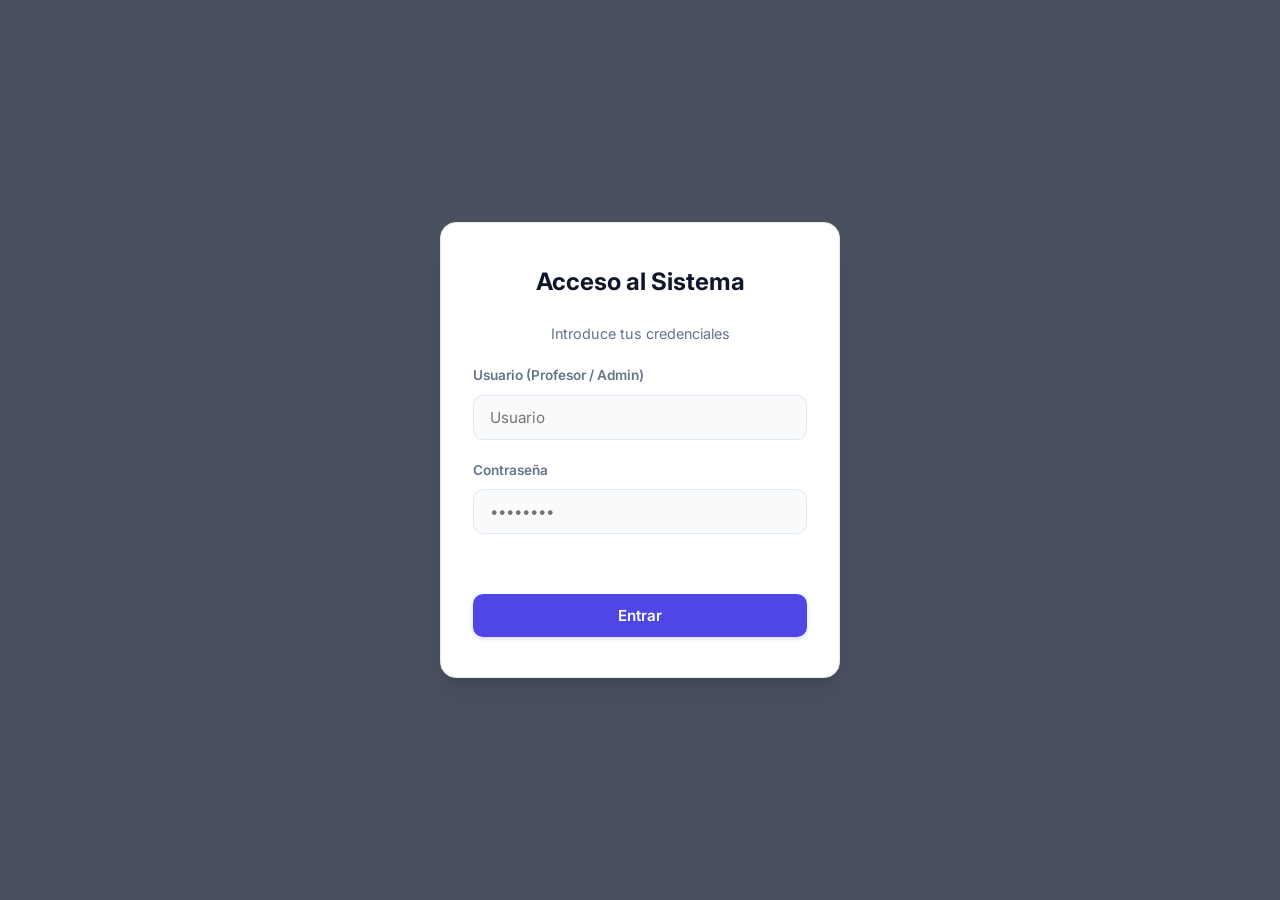
==== index.html @ fbc3fcf6 "first commit" ====
<!DOCTYPE html>
<html lang="es">
<head>
    <meta charset="UTF-8">
    <meta name="viewport" content="width=device-width, initial-scale=1.0">
    <title>Organizador Dinámico - Sistema de 4 Colores</title>
    <link rel="stylesheet" href="styles.css">
</head>
<body>

    <!-- Ventana de Inicio de Sesión -->
    <div id="loginOverlay">
        <div class="login-card">
            <h2>Acceso al Sistema</h2>
            <p style="text-align: center; color: var(--text-muted); font-size: 0.9rem;">Introduce tus credenciales</p>
            <div class="input-group">
                <label for="loginUser">Usuario (Profesor / Admin)</label>
                <input type="text" id="loginUser" autocomplete="off" placeholder="Usuario">
            </div>
            <div class="input-group">
                <label for="loginPass">Contraseña</label>
                <input type="password" id="loginPass" placeholder="••••••••">
            </div>
            <div id="loginError" class="login-error"></div>
            <button id="btnLogin" style="width: 100%;">Entrar</button>
        </div>
    </div>

    <div class="container" id="mainContainer">
        <h1>Organizador de Grupos</h1>
        <p class="subtitle">Sistema matemático de 4 roles sin colisiones</p>

        <!-- Selector de Grupos (Se oculta si es Admin) -->
        <div class="controls-card" id="controlsCardGrupo" style="background-color: #f8fafc; border: 1px solid #cbd5e1;">
            <h3 style="margin: 0 0 0.5rem 0;">Módulo de Profesor: <span id="nombreProfeUI" style="color: var(--primary);"></span></h3>
            <div class="input-group">
                <label for="grupoSelect">Selecciona tu grupo a organizar:</label>
                <select id="grupoSelect">
                    <option value="">Cargando grupos...</option>
                </select>
            </div>
        </div>

        <!-- Panel de control de alumnos -->
        <div class="controls-card" id="panelAlumnos" style="display: none;">
            <h3 style="margin-bottom: 0.2rem;">1. Lista de Alumnos Presentes</h3>
            
            <!-- Panel normal para profesores -->
            <div id="controlesProfesor" class="selector-row">
                <select id="alumnoSelect">
                    <option value="">Selecciona un alumno...</option>
                </select>
                <button id="btnAgregarAlumno">Añadir</button>
                <button id="btnAgregarTodos" class="btn-secondary">Añadir Todos (Aleatorio)</button>
            </div>

            <!-- Panel especial simplificado para Admin -->
            <div id="controlesAdmin" class="selector-row" style="display: none; align-items: flex-end;">
                <div class="input-group" style="flex: 1; max-width: 250px;">
                    <label for="adminInputNum">Cantidad total de alumnos:</label>
                    <input type="number" id="adminInputNum" min="4" placeholder="Ej. 12" style="width: 100%;">
                </div>
                <button id="btnGenerarAdmin">Generar Alumnos</button>
            </div>
            
            <div class="chips-container" id="alumnosSeleccionadosContenedor"></div>

            <div class="action-row">
                <div>Total seleccionados: <strong id="contadorAlumnos">0</strong> (Mínimo 4)</div>
                <button id="btnCalcular" disabled>Confirmar y Calcular Mesas</button>
            </div>
        </div>

        <!-- Secciones de resultados -->
        <div id="sectionPreTask" class="section-container">
            <h2>2. Pre-Task (Interacción 1)</h2>
            <div class="info-box">
                <strong>¿Qué hacemos aquí?</strong> Se asigna el rol a cada estudiante y se reúnen por equipos con su mismo rol para una primera charla de preparación. Esto corresponde a la <strong>Interacción 1</strong>.
            </div>
            <div class="grid-stats">
                <div class="stat-card color-R"><div class="stat-label">🔴 Rol Rojo</div><div class="stat-number" id="countR">0</div><div class="names-list" id="namesListR"></div></div>
                <div class="stat-card color-A"><div class="stat-label">🟡 Rol Amarillo</div><div class="stat-number" id="countA">0</div><div class="names-list" id="namesListA"></div></div>
                <div class="stat-card color-Z"><div class="stat-label">🔵 Rol Azul</div><div class="stat-number" id="countZ">0</div><div class="names-list" id="namesListZ"></div></div>
                <div class="stat-card color-V"><div class="stat-label">🟢 Rol Verde</div><div class="stat-number" id="countV">0</div><div class="names-list" id="namesListV"></div></div>
            </div>
        </div>

        <div id="sectionSimulation" class="section-container">
            <h2>3. Simulation</h2>
            <div class="info-box">
                <strong>¿Qué hacemos aquí?</strong> Los alumnos se distribuyen en mesas mixtas. Aquí se desarrollan la <strong>Interacción 2</strong> y la <strong>Interacción 3</strong>.
            </div>
            <div class="simulation-block" id="blockInteraccion2">
                <div class="sub-section-title">🔄 Interacción 2 (Primera Ronda)</div>
                <p style="font-size: 0.88rem; color: var(--text-muted); margin-bottom: 1rem;">Hablan en parejas base: (Rol Rojo con Rol Azul) y (Rol Amarillo con Rol Verde). Si hay alumnos extras, se integran a una pareja para formar un trío equilibrado.</p>
                <div id="mesasInteraccion2" class="grid-tables"></div>
                <button id="btnInteraccion3">Avanzar a Interacción 3 🔄</button>
            </div>
            <div class="simulation-block" id="blockInteraccion3" style="display: none; border-top: 2px dashed var(--border-color); padding-top: 1.5rem;">
                <div class="sub-section-title">🔄 Interacción 3 (Segunda Ronda / Rotación)</div>
                <p style="font-size: 0.88rem; color: var(--text-muted); margin-bottom: 1rem;">¡Cambio de mesa y de parejas! Ahora se emparejan (Rol Rojo con Rol Amarillo) y (Rol Azul con Rol Verde). Los alumnos extra se mueven a una nueva mesa para conversar con personas distintas sin repetir con su propio rol.</p>
                <div id="mesasInteraccion3" class="grid-tables"></div>
            </div>
        </div>

        <div id="sectionPostTask" class="section-container">
            <h2>4. Post-Task (Interacción 4)</h2>
            <div class="info-box">
                <strong>¿Qué hacemos aquí?</strong> Todos regresan con sus equipos originales de color y rol para poner en común y cerrar la actividad. <strong>Interacción 4</strong>.
            </div>
            <div class="grid-stats">
                <div class="stat-card color-R"><div class="stat-label">🔴 Rol Rojo</div><div class="stat-number" id="postCountR">0</div><div class="names-list" id="postNamesListR"></div></div>
                <div class="stat-card color-A"><div class="stat-label">🟡 Rol Amarillo</div><div class="stat-number" id="postCountA">0</div><div class="names-list" id="postNamesListA"></div></div>
                <div class="stat-card color-Z"><div class="stat-label">🔵 Rol Azul</div><div class="stat-number" id="postCountZ">0</div><div class="names-list" id="postNamesListZ"></div></div>
                <div class="stat-card color-V"><div class="stat-label">🟢 Rol Verde</div><div class="stat-number" id="postCountV">0</div><div class="names-list" id="postNamesListV"></div></div>
            </div>
        </div>
    </div>

    <script src="datos.js"></script>
    <script src="app.js"></script>
</body>
</html>
---- styles.css ----
@import url('https://fonts.googleapis.com/css2?family=Inter:wght@400;500;600;700;800&display=swap');

:root {
    --bg-page: #f8fafc;
    --card-bg: #ffffff;
    --text-main: #0f172a;
    --text-muted: #64748b;
    --border-color: #e2e8f0;
    --primary: #4f46e5;
    --primary-hover: #4338ca;
    
    /* Colores pasteles elegantes para los roles */
    --rojo-bg: #fef2f2; --rojo-text: #991b1b; --rojo-border: #fca5a5;
    --amar-bg: #fefce8; --amar-text: #854d0e; --amar-border: #fde047;
    --azul-bg: #eff6ff; --azul-text: #1e40af; --azul-border: #93c5fd;
    --verd-bg: #f0fdf4; --verd-text: #166534; --verd-border: #86efac;
}

* { 
    box-sizing: border-box; 
    margin: 0; 
    padding: 0; 
    font-family: 'Inter', system-ui, -apple-system, sans-serif; 
}

body { 
    background-color: var(--bg-page); 
    color: var(--text-main); 
    line-height: 1.6; 
    padding: 2.5rem 1rem; 
}

.container { 
    max-width: 1200px; 
    margin: 0 auto; 
    display: none; 
}

/* Pantalla de Inicio de Sesión (Modal moderno) */
#loginOverlay {
    position: fixed;
    top: 0; left: 0; width: 100%; height: 100%;
    background: rgba(15, 23, 42, 0.75);
    backdrop-filter: blur(8px);
    display: flex;
    justify-content: center;
    align-items: center;
    z-index: 9999;
    padding: 1rem;
}

.login-card {
    background: white;
    padding: 2.5rem 2rem;
    border-radius: 16px;
    width: 100%;
    max-width: 400px;
    box-shadow: 0 20px 25px -5px rgba(0, 0, 0, 0.1), 0 10px 10px -5px rgba(0, 0, 0, 0.04);
    display: flex;
    flex-direction: column;
    gap: 1.25rem;
    border: 1px solid var(--border-color);
}

.login-card h2 { 
    text-align: center; 
    font-size: 1.5rem;
    font-weight: 700;
    color: var(--text-main);
    border: none; 
    padding: 0;
    margin: 0;
}

.input-group { 
    display: flex; 
    flex-direction: column; 
    gap: 0.5rem; 
}

.input-group label { 
    font-size: 0.85rem; 
    font-weight: 600; 
    color: var(--text-muted); 
}

.input-group input, select {
    padding: 0.75rem 1rem;
    border: 1px solid var(--border-color);
    border-radius: 10px;
    font-size: 0.95rem;
    outline: none;
    transition: all 0.2s ease;
    background-color: #f8fafc;
}

.input-group input:focus, select:focus { 
    border-color: var(--primary); 
    background-color: #fff;
    box-shadow: 0 0 0 3px rgba(79, 70, 229, 0.1);
}

.login-error { 
    color: #dc2626; 
    font-size: 0.85rem; 
    text-align: center; 
    min-height: 1.2rem; 
    font-weight: 500;
}

/* Encabezados principales */
h1 { 
    font-size: 2.25rem; 
    font-weight: 800; 
    text-align: center; 
    margin-bottom: 0.25rem; 
    color: var(--text-main); 
    letter-spacing: -0.025em;
}

p.subtitle { 
    text-align: center; 
    color: var(--text-muted); 
    margin-bottom: 2.5rem; 
    font-size: 1rem;
}

h2 { 
    font-size: 1.35rem; 
    font-weight: 700; 
    margin-bottom: 1.25rem; 
    padding-bottom: 0.5rem; 
    border-bottom: 2px solid var(--border-color); 
    color: var(--text-main);
}

h3 { 
    font-size: 1rem; 
    font-weight: 600; 
    margin-bottom: 0.75rem; 
    color: var(--text-main); 
}

/* Tarjetas de Control */
.controls-card { 
    background: var(--card-bg); 
    padding: 1.75rem; 
    border-radius: 16px; 
    box-shadow: 0 4px 6px -1px rgba(0, 0, 0, 0.05), 0 2px 4px -1px rgba(0, 0, 0, 0.03); 
    margin-bottom: 2rem; 
    display: flex; 
    flex-direction: column; 
    gap: 1.25rem; 
    border: 1px solid var(--border-color);
}

.selector-row { 
    display: flex; 
    gap: 0.75rem; 
    flex-wrap: wrap; 
    align-items: center; 
}

button { 
    padding: 0.75rem 1.5rem; 
    background-color: var(--primary); 
    color: white; 
    border: none; 
    border-radius: 10px; 
    font-size: 0.95rem; 
    font-weight: 600; 
    cursor: pointer; 
    transition: all 0.2s ease; 
    box-shadow: 0 2px 4px rgba(79, 70, 229, 0.2);
}

button:hover { 
    background-color: var(--primary-hover); 
    transform: translateY(-1px);
}

button:active { 
    transform: translateY(0); 
}

button:disabled { 
    background-color: #cbd5e1; 
    cursor: not-allowed; 
    transform: none; 
    box-shadow: none;
}

.btn-secondary { 
    background-color: #f1f5f9; 
    color: #475569; 
    border: 1px solid #cbd5e1; 
    box-shadow: none;
}

.btn-secondary:hover { 
    background-color: #e2e8f0; 
    color: #1e293b;
}

/* Contenedor de fichas (Chips) */
.chips-container { 
    display: flex; 
    flex-wrap: wrap; 
    gap: 0.6rem; 
    min-height: 60px; 
    padding: 1.25rem; 
    background: #f8fafc; 
    border: 1px dashed #cbd5e1; 
    border-radius: 12px; 
}

.chip { 
    background: #e0e7ff; 
    color: #3730a3; 
    padding: 0.45rem 0.9rem; 
    border-radius: 999px; 
    font-size: 0.88rem; 
    font-weight: 500; 
    display: flex; 
    align-items: center; 
    gap: 0.5rem; 
    box-shadow: 0 1px 2px rgba(0,0,0,0.05);
}

.chip-remove { 
    cursor: pointer; 
    font-weight: bold; 
    color: #4f46e5; 
    background: none; 
    border: none; 
    padding: 0; 
    display: inline-flex; 
    width: 18px; 
    height: 18px; 
    align-items: center; 
    justify-content: center; 
    border-radius: 50%; 
    transition: background 0.2s;
}

.chip-remove:hover { 
    background: #c7d2fe; 
}

.action-row { 
    display: flex; 
    justify-content: space-between; 
    align-items: center; 
    margin-top: 0.5rem; 
    padding-top: 1.25rem; 
    border-top: 1px solid var(--border-color); 
    flex-wrap: wrap; 
    gap: 1rem;
}

#btnInteraccion3 { 
    background-color: #0f172a; 
    margin-top: 1.5rem; 
    width: 100%; 
    font-size: 1.05rem; 
    padding: 1rem; 
}

#btnInteraccion3:hover { 
    background-color: #1e293b; 
}

/* Grillas y Tarjetas de Estadísticas */
.grid-stats { 
    display: grid; 
    grid-template-columns: repeat(auto-fit, minmax(220px, 1fr)); 
    gap: 1.25rem; 
    margin-bottom: 2.5rem; 
}

.grid-tables { 
    display: grid; 
    grid-template-columns: repeat(auto-fit, minmax(340px, 1fr)); 
    gap: 1.5rem; 
}

.stat-card { 
    background: var(--card-bg); 
    padding: 1.5rem; 
    border-radius: 16px; 
    box-shadow: 0 4px 6px -1px rgba(0, 0, 0, 0.05); 
    text-align: center; 
    border: 1px solid var(--border-color); 
}

.stat-number { 
    font-size: 2.75rem; 
    font-weight: 800; 
    margin: 0.5rem 0; 
    line-height: 1; 
}

.stat-label { 
    font-size: 0.85rem; 
    font-weight: 700; 
    text-transform: uppercase; 
    letter-spacing: 0.05em; 
}

.names-list { 
    font-size: 0.88rem; 
    margin-top: 1rem; 
    text-align: left; 
    padding-top: 0.85rem; 
    border-top: 1px solid rgba(0,0,0,0.06); 
    display: flex; 
    flex-direction: column; 
    gap: 0.35rem; 
}

.names-list span { 
    font-weight: 500; 
    opacity: 0.95; 
}

/* Tarjetas de Mesas */
.table-card { 
    background: var(--card-bg); 
    padding: 1.75rem; 
    border-radius: 16px; 
    box-shadow: 0 10px 15px -3px rgba(0, 0, 0, 0.05), 0 4px 6px -4px rgba(0, 0, 0, 0.02); 
    border-top: 6px solid var(--border-color); 
    display: flex; 
    flex-direction: column; 
    gap: 1.25rem; 
    border-left: 1px solid var(--border-color);
    border-right: 1px solid var(--border-color);
    border-bottom: 1px solid var(--border-color);
}

.simulation-block { 
    margin-top: 2rem; 
}

.sub-section-title { 
    font-size: 1.15rem; 
    font-weight: 700; 
    color: var(--text-main); 
    margin-bottom: 0.75rem; 
    display: flex; 
    align-items: center; 
    gap: 0.5rem; 
}

.group-box { 
    background: #f8fafc; 
    padding: 1.1rem; 
    border-radius: 12px; 
    border: 1px solid #e2e8f0; 
}

.group-title { 
    font-size: 0.78rem; 
    font-weight: 700; 
    color: var(--text-muted); 
    text-transform: uppercase; 
    margin-bottom: 0.6rem; 
    letter-spacing: 0.05em;
}

.badge-container { 
    display: flex; 
    flex-direction: column; 
    gap: 0.6rem; 
}

.badge { 
    display: inline-flex; 
    align-items: center; 
    gap: 0.6rem; 
    padding: 0.6rem 0.9rem; 
    border-radius: 10px; 
    font-size: 0.92rem; 
    font-weight: 600; 
    border: 1px solid transparent; 
    width: 100%; 
    box-shadow: 0 1px 2px rgba(0,0,0,0.02); 
}

.badge.extra { 
    box-shadow: 0 0 0 2px #0f172a; 
    position: relative; 
}

.badge.extra::after { 
    content: '★'; 
    position: absolute; 
    top: -6px; 
    right: -6px; 
    background: #0f172a; 
    color: white; 
    font-size: 0.6rem; 
    width: 16px; 
    height: 16px; 
    display: flex; 
    align-items: center; 
    justify-content: center; 
    border-radius: 50%; 
}

/* Colores de los roles */
.color-R { background: var(--rojo-bg); color: var(--rojo-text); border-color: var(--rojo-border); }
.color-A { background: var(--amar-bg); color: var(--amar-text); border-color: var(--amar-border); }
.color-Z { background: var(--azul-bg); color: var(--azul-text); border-color: var(--azul-border); }
.color-V { background: var(--verd-bg); color: var(--verd-text); border-color: var(--verd-border); }

.section-container { 
    margin-bottom: 3.5rem; 
    display: none; 
    animation: fadeIn 0.4s cubic-bezier(0.16, 1, 0.3, 1); 
}

@keyframes fadeIn { 
    from { opacity: 0; transform: translateY(12px); } 
    to { opacity: 1; transform: translateY(0); } 
}

.info-box { 
    background: #eff6ff; 
    color: #1e40af; 
    padding: 1.1rem 1.25rem; 
    border-radius: 12px; 
    border-left: 4px solid #3b82f6; 
    margin-bottom: 1.5rem; 
    font-size: 0.92rem; 
    border-top: 1px solid #dbeafe;
    border-right: 1px solid #dbeafe;
    border-bottom: 1px solid #dbeafe;
}
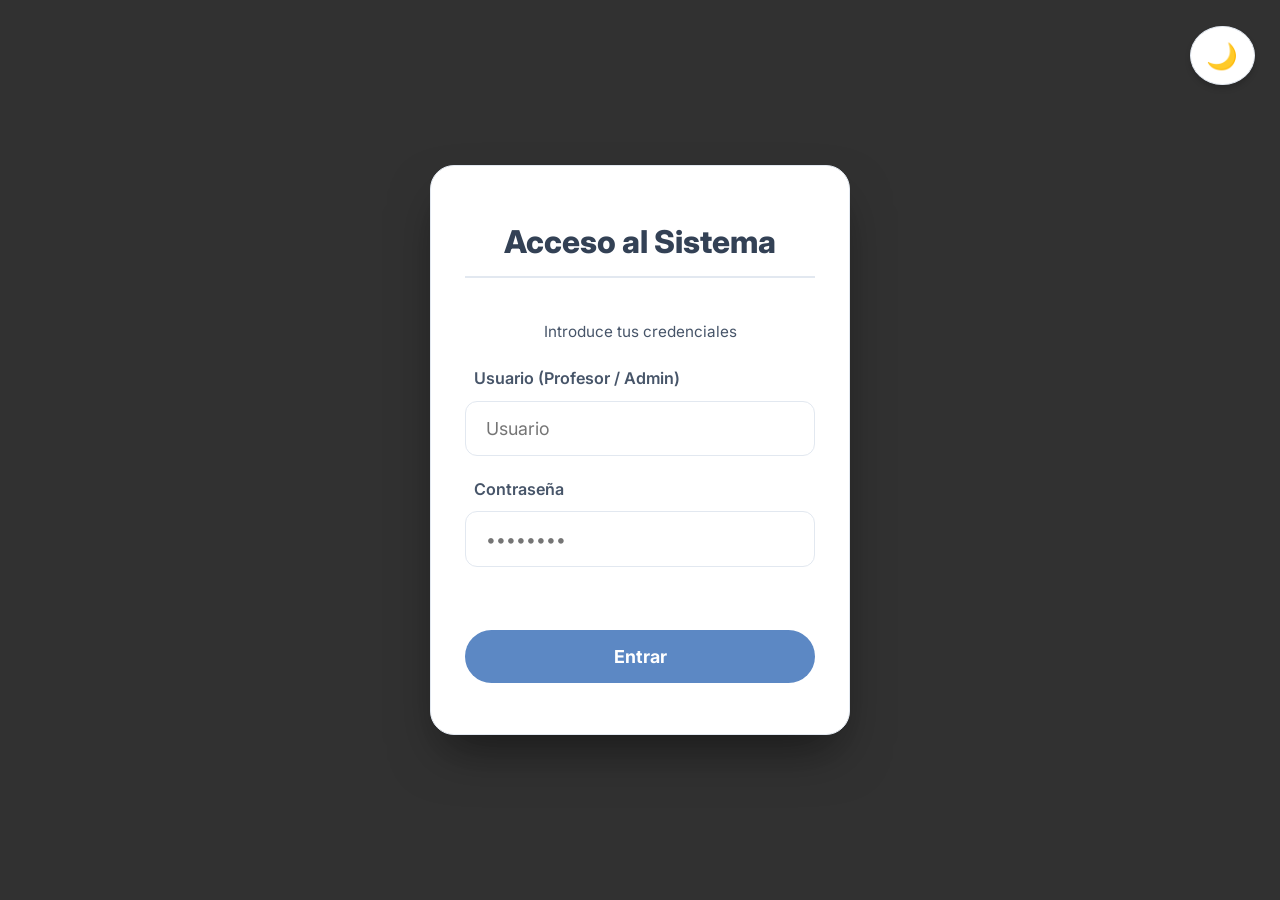
==== commit 0ee0811f: "Actualización 28 Septiembre" ====
--- a/index.html
+++ b/index.html
@@ -7,6 +7,9 @@
     <link rel="stylesheet" href="styles.css">
 </head>
 <body>
+
+    <!-- Botón flotante para Modo Nocturno -->
+    <button id="themeToggle" class="theme-toggle" title="Cambiar tema">🌙</button>
 
     <!-- Ventana de Inicio de Sesión -->
     <div id="loginOverlay">
@@ -30,8 +33,8 @@
         <h1>Organizador de Grupos</h1>
         <p class="subtitle">Sistema matemático de 4 roles sin colisiones</p>
 
-        <!-- Selector de Grupos (Se oculta si es Admin) -->
-        <div class="controls-card" id="controlsCardGrupo" style="background-color: #f8fafc; border: 1px solid #cbd5e1;">
+        <!-- Selector de Grupos -->
+        <div class="controls-card" id="controlsCardGrupo" style="background-color: var(--group-box-bg);">
             <h3 style="margin: 0 0 0.5rem 0;">Módulo de Profesor: <span id="nombreProfeUI" style="color: var(--primary);"></span></h3>
             <div class="input-group">
                 <label for="grupoSelect">Selecciona tu grupo a organizar:</label>
--- a/styles.css
+++ b/styles.css
@@ -1,439 +1,233 @@
 @import url('https://fonts.googleapis.com/css2?family=Inter:wght@400;500;600;700;800&display=swap');
 
+/* --- CONFIGURACIÓN BASE DE TIPOGRAFÍA MÁS GRANDE --- */
+html {
+    font-size: 17px; 
+}
+
+/* --- PALETA DE COLORES (MODO CLARO - ALTO CONTRASTE) --- */
 :root {
-    --bg-page: #f8fafc;
+    --bg-page: #f6f6f4; 
     --card-bg: #ffffff;
-    --text-main: #0f172a;
-    --text-muted: #64748b;
+    --card-header-bg: #fafafa;
+    --text-main: #334155;
+    --text-muted: #475569; 
     --border-color: #e2e8f0;
-    --primary: #4f46e5;
-    --primary-hover: #4338ca;
-    
-    /* Colores pasteles elegantes para los roles */
-    --rojo-bg: #fef2f2; --rojo-text: #991b1b; --rojo-border: #fca5a5;
-    --amar-bg: #fefce8; --amar-text: #854d0e; --amar-border: #fde047;
-    --azul-bg: #eff6ff; --azul-text: #1e40af; --azul-border: #93c5fd;
-    --verd-bg: #f0fdf4; --verd-text: #166534; --verd-border: #86efac;
-}
-
-* { 
-    box-sizing: border-box; 
-    margin: 0; 
-    padding: 0; 
-    font-family: 'Inter', system-ui, -apple-system, sans-serif; 
-}
-
-body { 
-    background-color: var(--bg-page); 
-    color: var(--text-main); 
-    line-height: 1.6; 
-    padding: 2.5rem 1rem; 
-}
-
-.container { 
-    max-width: 1200px; 
-    margin: 0 auto; 
-    display: none; 
-}
-
-/* Pantalla de Inicio de Sesión (Modal moderno) */
+    
+    /* Botones principales - Azul mate/menos vibrante */
+    --primary: #5c88c4; 
+    --primary-hover: #4971a8;
+    --btn-text: #ffffff;
+    
+    --input-bg: #ffffff;
+    --group-box-bg: #f8fafc;
+    
+    /* Fichas de alumnos - Transparencia suave y texto oscuro para contraste perfecto */
+    --chip-bg: rgba(92, 136, 196, 0.25);
+    --chip-text: #1e3a8a; /* Azul marino intenso */
+    --chip-hover: rgba(92, 136, 196, 0.4);
+    
+    /* Cajas de información */
+    --info-bg: #eff6ff;
+    --info-text: #1e40af; 
+    --info-border: #bfdbfe;
+
+    --rojo-bg: #fff0f0; --rojo-text: #d32f2f; --rojo-border: #ffcdd2;
+    --amar-bg: #fff9e6; --amar-text: #d48806; --amar-border: #ffe082;
+    --azul-bg: #eef6fc; --azul-text: #1976d2; --azul-border: #bbdefb;
+    --verd-bg: #f0f9f0; --verd-text: #2e7d32; --verd-border: #c8e6c9;
+}
+
+/* --- PALETA DE COLORES (MODO NOCTURNO - ESTILO YOUTUBE) --- */
+[data-theme="dark"] {
+    --bg-page: #0f0f0f; 
+    --card-bg: #212121; 
+    --card-header-bg: #0f0f0f;
+    --text-main: #f1f1f1; 
+    --text-muted: #aaaaaa; 
+    --border-color: #303030; 
+    
+    /* Azul apagado para no cansar la vista en modo oscuro */
+    --primary: #5c9bc4; 
+    --primary-hover: #7bb5db;
+    --btn-text: #0f0f0f; 
+    
+    --input-bg: #121212;
+    --group-box-bg: #272727; 
+    
+    /* Fichas de alumnos (estilo etiquetas) */
+    --chip-bg: rgba(92, 155, 196, 0.15);
+    --chip-text: #e0f0ff;
+    --chip-hover: rgba(92, 155, 196, 0.25);
+    
+    --info-bg: #212121;
+    --info-text: #5c9bc4;
+    --info-border: #303030;
+
+    --rojo-bg: #2c1716; --rojo-text: #ff8983; --rojo-border: #4d2321;
+    --amar-bg: #2c2516; --amar-text: #f7cb4d; --amar-border: #4d3e21;
+    --azul-bg: #16242c; --azul-text: #5c9bc4; --azul-border: #213c4d;
+    --verd-bg: #162c1e; --verd-text: #61b376; --verd-border: #214d2f;
+}
+
+* { box-sizing: border-box; margin: 0; padding: 0; font-family: 'Inter', system-ui, sans-serif; }
+
+body { background-color: var(--bg-page); color: var(--text-main); line-height: 1.6; padding: 2.5rem 1rem; transition: background-color 0.3s ease, color 0.3s ease; }
+.container { max-width: 1200px; margin: 0 auto; display: none; }
+
+/* Botón Flotante de Tema */
+.theme-toggle {
+    position: fixed; top: 1.5rem; right: 1.5rem; background: var(--card-bg); color: var(--text-main);
+    border: 1px solid var(--border-color); border-radius: 50%; width: 3.5rem; height: 3.5rem;
+    font-size: 1.5rem; cursor: pointer; z-index: 10000; display: flex; align-items: center;
+    justify-content: center; box-shadow: 0 4px 6px -1px rgba(0, 0, 0, 0.2); transition: all 0.3s cubic-bezier(0.4, 0, 0.2, 1);
+}
+.theme-toggle:hover { transform: scale(1.1) rotate(15deg); border-color: var(--primary); }
+
+/* Pantalla de Inicio de Sesión */
 #loginOverlay {
-    position: fixed;
-    top: 0; left: 0; width: 100%; height: 100%;
-    background: rgba(15, 23, 42, 0.75);
-    backdrop-filter: blur(8px);
-    display: flex;
-    justify-content: center;
-    align-items: center;
-    z-index: 9999;
-    padding: 1rem;
-}
-
+    position: fixed; top: 0; left: 0; width: 100%; height: 100%;
+    background: rgba(15, 15, 15, 0.85); backdrop-filter: blur(8px);
+    display: flex; justify-content: center; align-items: center; z-index: 9999; padding: 1rem;
+}
 .login-card {
-    background: white;
-    padding: 2.5rem 2rem;
-    border-radius: 16px;
-    width: 100%;
-    max-width: 400px;
-    box-shadow: 0 20px 25px -5px rgba(0, 0, 0, 0.1), 0 10px 10px -5px rgba(0, 0, 0, 0.04);
-    display: flex;
-    flex-direction: column;
-    gap: 1.25rem;
+    background: var(--card-bg); padding: 3rem 2rem; border-radius: 24px;
+    width: 100%; max-width: 420px; box-shadow: 0 25px 50px -12px rgba(0, 0, 0, 0.5);
+    display: flex; flex-direction: column; gap: 1.25rem; border: 1px solid var(--border-color);
+}
+.login-card h2 { text-align: center; font-size: 1.85rem; font-weight: 800; color: var(--text-main); }
+.input-group { display: flex; flex-direction: column; gap: 0.5rem; }
+.input-group label { font-size: 0.95rem; font-weight: 600; color: var(--text-muted); padding-left: 0.5rem; }
+.input-group input, select {
+    padding: 0.95rem 1.2rem; border: 1px solid var(--border-color);
+    border-radius: 12px; font-size: 1.05rem; outline: none;
+    transition: all 0.2s ease; background-color: var(--input-bg); color: var(--text-main);
+}
+.input-group input:focus, select:focus { border-color: var(--primary); box-shadow: 0 0 0 2px rgba(92, 136, 196, 0.3); }
+.login-error { color: #ff4e45; font-size: 0.95rem; text-align: center; min-height: 1.2rem; font-weight: 600; }
+
+/* Encabezados y Textos */
+h1 { font-size: 2.35rem; font-weight: 800; text-align: center; margin-bottom: 0.25rem; letter-spacing: -0.025em; }
+p.subtitle { text-align: center; color: var(--text-muted); margin-bottom: 2.5rem; font-size: 1.05rem; }
+h2 { font-size: 1.45rem; font-weight: 800; margin-bottom: 1.25rem; padding-bottom: 0.5rem; border-bottom: 2px solid var(--border-color); color: var(--text-main); }
+h3 { font-size: 1.1rem; font-weight: 700; margin-bottom: 0.75rem; color: var(--text-main); }
+
+/* Controles de Alumnos */
+.controls-card { 
+    background: var(--card-bg); padding: 1.75rem; border-radius: 20px; 
+    box-shadow: 0 4px 6px -1px rgba(0, 0, 0, 0.1); margin-bottom: 2rem; 
+    display: flex; flex-direction: column; gap: 1.25rem; border: 1px solid var(--border-color);
+}
+.selector-row { display: flex; gap: 0.75rem; flex-wrap: wrap; align-items: center; }
+
+button { 
+    padding: 0.95rem 1.85rem; background-color: var(--primary); color: var(--btn-text); 
+    border: none; border-radius: 999px;
+    font-size: 1.05rem; font-weight: 700; cursor: pointer; 
+    transition: all 0.2s ease; 
+}
+button:hover { background-color: var(--primary-hover); transform: translateY(-2px); box-shadow: 0 4px 12px rgba(0,0,0,0.1); }
+button:active { transform: translateY(0); }
+button:disabled { background-color: var(--border-color); color: var(--text-muted); cursor: not-allowed; transform: none; box-shadow: none; }
+
+.btn-secondary { background-color: var(--group-box-bg); color: var(--text-main); border: 1px solid var(--border-color); }
+.btn-secondary:hover { background-color: var(--border-color); }
+
+.chips-container { 
+    display: flex; flex-wrap: wrap; gap: 0.75rem; min-height: 70px; padding: 1.25rem; 
+    background: var(--bg-page); border: 1px dashed var(--border-color); border-radius: 16px; 
+}
+
+/* Fichas de alumnos */
+.chip { 
+    background: var(--chip-bg); color: var(--chip-text); padding: 0.55rem 1.1rem; border-radius: 999px; 
+    font-size: 1rem; font-weight: 600; display: flex; align-items: center; gap: 0.6rem; 
+    border: 1px solid rgba(0,0,0,0.05); backdrop-filter: blur(4px);
+}
+.chip-remove { 
+    cursor: pointer; font-weight: bold; color: var(--chip-text); background: none; border: none; 
+    padding: 0; width: 22px; height: 22px; display: inline-flex; align-items: center; 
+    justify-content: center; border-radius: 50%; transition: all 0.2s; box-shadow: none; opacity: 0.7;
+}
+.chip-remove:hover { opacity: 1; background: rgba(0, 0, 0, 0.08); transform: none; }
+
+.action-row { 
+    display: flex; justify-content: space-between; align-items: center; 
+    padding-top: 1.25rem; border-top: 1px solid var(--border-color); flex-wrap: wrap; gap: 1rem;
+    font-size: 1.05rem; font-weight: 500;
+}
+
+#btnInteraccion3 { margin-top: 1.5rem; width: 100%; font-size: 1.15rem; padding: 1.1rem; }
+
+/* --- GRILLAS DE RESULTADOS --- */
+.grid-stats { display: grid; grid-template-columns: repeat(auto-fit, minmax(220px, 1fr)); gap: 1.25rem; margin-bottom: 2.5rem; }
+.grid-tables { display: grid; grid-template-columns: repeat(auto-fit, minmax(340px, 1fr)); gap: 2rem; }
+
+/* Tarjetas de Estadísticas (Roles) */
+.stat-card { 
+    background: var(--card-bg); padding: 1.75rem 1.5rem; border-radius: 20px; 
+    box-shadow: 0 4px 6px -1px rgba(0, 0, 0, 0.05); text-align: center; 
     border: 1px solid var(--border-color);
-}
-
-.login-card h2 { 
-    text-align: center; 
-    font-size: 1.5rem;
-    font-weight: 700;
-    color: var(--text-main);
-    border: none; 
-    padding: 0;
-    margin: 0;
-}
-
-.input-group { 
-    display: flex; 
-    flex-direction: column; 
-    gap: 0.5rem; 
-}
-
-.input-group label { 
-    font-size: 0.85rem; 
-    font-weight: 600; 
-    color: var(--text-muted); 
-}
-
-.input-group input, select {
-    padding: 0.75rem 1rem;
-    border: 1px solid var(--border-color);
-    border-radius: 10px;
-    font-size: 0.95rem;
-    outline: none;
-    transition: all 0.2s ease;
-    background-color: #f8fafc;
-}
-
-.input-group input:focus, select:focus { 
-    border-color: var(--primary); 
-    background-color: #fff;
-    box-shadow: 0 0 0 3px rgba(79, 70, 229, 0.1);
-}
-
-.login-error { 
-    color: #dc2626; 
-    font-size: 0.85rem; 
-    text-align: center; 
-    min-height: 1.2rem; 
-    font-weight: 500;
-}
-
-/* Encabezados principales */
-h1 { 
-    font-size: 2.25rem; 
-    font-weight: 800; 
-    text-align: center; 
-    margin-bottom: 0.25rem; 
-    color: var(--text-main); 
-    letter-spacing: -0.025em;
-}
-
-p.subtitle { 
-    text-align: center; 
-    color: var(--text-muted); 
-    margin-bottom: 2.5rem; 
-    font-size: 1rem;
-}
-
-h2 { 
-    font-size: 1.35rem; 
-    font-weight: 700; 
-    margin-bottom: 1.25rem; 
-    padding-bottom: 0.5rem; 
-    border-bottom: 2px solid var(--border-color); 
-    color: var(--text-main);
-}
-
-h3 { 
-    font-size: 1rem; 
-    font-weight: 600; 
-    margin-bottom: 0.75rem; 
-    color: var(--text-main); 
-}
-
-/* Tarjetas de Control */
-.controls-card { 
-    background: var(--card-bg); 
-    padding: 1.75rem; 
-    border-radius: 16px; 
-    box-shadow: 0 4px 6px -1px rgba(0, 0, 0, 0.05), 0 2px 4px -1px rgba(0, 0, 0, 0.03); 
-    margin-bottom: 2rem; 
-    display: flex; 
-    flex-direction: column; 
-    gap: 1.25rem; 
-    border: 1px solid var(--border-color);
-}
-
-.selector-row { 
-    display: flex; 
-    gap: 0.75rem; 
-    flex-wrap: wrap; 
-    align-items: center; 
-}
-
-button { 
-    padding: 0.75rem 1.5rem; 
-    background-color: var(--primary); 
-    color: white; 
-    border: none; 
-    border-radius: 10px; 
-    font-size: 0.95rem; 
-    font-weight: 600; 
-    cursor: pointer; 
-    transition: all 0.2s ease; 
-    box-shadow: 0 2px 4px rgba(79, 70, 229, 0.2);
-}
-
-button:hover { 
-    background-color: var(--primary-hover); 
-    transform: translateY(-1px);
-}
-
-button:active { 
-    transform: translateY(0); 
-}
-
-button:disabled { 
-    background-color: #cbd5e1; 
-    cursor: not-allowed; 
-    transform: none; 
-    box-shadow: none;
-}
-
-.btn-secondary { 
-    background-color: #f1f5f9; 
-    color: #475569; 
-    border: 1px solid #cbd5e1; 
-    box-shadow: none;
-}
-
-.btn-secondary:hover { 
-    background-color: #e2e8f0; 
-    color: #1e293b;
-}
-
-/* Contenedor de fichas (Chips) */
-.chips-container { 
-    display: flex; 
-    flex-wrap: wrap; 
-    gap: 0.6rem; 
-    min-height: 60px; 
-    padding: 1.25rem; 
-    background: #f8fafc; 
-    border: 1px dashed #cbd5e1; 
-    border-radius: 12px; 
-}
-
-.chip { 
-    background: #e0e7ff; 
-    color: #3730a3; 
-    padding: 0.45rem 0.9rem; 
-    border-radius: 999px; 
-    font-size: 0.88rem; 
-    font-weight: 500; 
-    display: flex; 
-    align-items: center; 
-    gap: 0.5rem; 
-    box-shadow: 0 1px 2px rgba(0,0,0,0.05);
-}
-
-.chip-remove { 
-    cursor: pointer; 
-    font-weight: bold; 
-    color: #4f46e5; 
-    background: none; 
-    border: none; 
-    padding: 0; 
-    display: inline-flex; 
-    width: 18px; 
-    height: 18px; 
-    align-items: center; 
-    justify-content: center; 
-    border-radius: 50%; 
-    transition: background 0.2s;
-}
-
-.chip-remove:hover { 
-    background: #c7d2fe; 
-}
-
-.action-row { 
-    display: flex; 
-    justify-content: space-between; 
-    align-items: center; 
-    margin-top: 0.5rem; 
-    padding-top: 1.25rem; 
-    border-top: 1px solid var(--border-color); 
-    flex-wrap: wrap; 
-    gap: 1rem;
-}
-
-#btnInteraccion3 { 
-    background-color: #0f172a; 
-    margin-top: 1.5rem; 
-    width: 100%; 
-    font-size: 1.05rem; 
-    padding: 1rem; 
-}
-
-#btnInteraccion3:hover { 
-    background-color: #1e293b; 
-}
-
-/* Grillas y Tarjetas de Estadísticas */
-.grid-stats { 
-    display: grid; 
-    grid-template-columns: repeat(auto-fit, minmax(220px, 1fr)); 
-    gap: 1.25rem; 
-    margin-bottom: 2.5rem; 
-}
-
-.grid-tables { 
-    display: grid; 
-    grid-template-columns: repeat(auto-fit, minmax(340px, 1fr)); 
-    gap: 1.5rem; 
-}
-
-.stat-card { 
-    background: var(--card-bg); 
-    padding: 1.5rem; 
-    border-radius: 16px; 
-    box-shadow: 0 4px 6px -1px rgba(0, 0, 0, 0.05); 
-    text-align: center; 
-    border: 1px solid var(--border-color); 
-}
-
-.stat-number { 
-    font-size: 2.75rem; 
-    font-weight: 800; 
-    margin: 0.5rem 0; 
-    line-height: 1; 
-}
-
-.stat-label { 
-    font-size: 0.85rem; 
-    font-weight: 700; 
-    text-transform: uppercase; 
-    letter-spacing: 0.05em; 
-}
-
+    transition: transform 0.3s ease, box-shadow 0.3s ease;
+}
+.stat-card:hover { transform: translateY(-4px); box-shadow: 0 10px 15px -3px rgba(0, 0, 0, 0.1); }
+.stat-number { font-size: 3.2rem; font-weight: 800; margin: 0.5rem 0; line-height: 1; }
+.stat-label { font-size: 0.95rem; font-weight: 800; text-transform: uppercase; letter-spacing: 0.05em; }
 .names-list { 
-    font-size: 0.88rem; 
-    margin-top: 1rem; 
-    text-align: left; 
-    padding-top: 0.85rem; 
-    border-top: 1px solid rgba(0,0,0,0.06); 
-    display: flex; 
-    flex-direction: column; 
-    gap: 0.35rem; 
-}
-
-.names-list span { 
-    font-weight: 500; 
-    opacity: 0.95; 
-}
-
-/* Tarjetas de Mesas */
+    font-size: 1rem; margin-top: 1rem; text-align: left; padding-top: 1rem; 
+    border-top: 1px solid var(--border-color); display: flex; flex-direction: column; gap: 0.4rem; 
+}
+
+/* --- TARJETAS DE MESAS --- */
 .table-card { 
-    background: var(--card-bg); 
-    padding: 1.75rem; 
-    border-radius: 16px; 
-    box-shadow: 0 10px 15px -3px rgba(0, 0, 0, 0.05), 0 4px 6px -4px rgba(0, 0, 0, 0.02); 
-    border-top: 6px solid var(--border-color); 
-    display: flex; 
-    flex-direction: column; 
-    gap: 1.25rem; 
-    border-left: 1px solid var(--border-color);
-    border-right: 1px solid var(--border-color);
-    border-bottom: 1px solid var(--border-color);
-}
-
-.simulation-block { 
-    margin-top: 2rem; 
-}
-
-.sub-section-title { 
-    font-size: 1.15rem; 
-    font-weight: 700; 
-    color: var(--text-main); 
-    margin-bottom: 0.75rem; 
-    display: flex; 
-    align-items: center; 
-    gap: 0.5rem; 
+    background: var(--card-bg); padding: 0; border-radius: 20px; 
+    box-shadow: 0 4px 6px -1px rgba(0, 0, 0, 0.05); border: 1px solid var(--border-color);
+    border-top: 4px solid var(--border-color); display: flex; flex-direction: column; 
+    overflow: hidden; transition: transform 0.3s ease, box-shadow 0.3s ease;
+}
+.table-card:hover { transform: translateY(-6px); box-shadow: 0 20px 25px -5px rgba(0, 0, 0, 0.1); }
+.table-card h3 {
+    background: var(--card-header-bg); padding: 1.25rem 1.5rem; margin: 0;
+    border-bottom: 1px solid var(--border-color); font-size: 1.2rem; color: var(--text-main);
 }
 
 .group-box { 
-    background: #f8fafc; 
-    padding: 1.1rem; 
-    border-radius: 12px; 
-    border: 1px solid #e2e8f0; 
-}
-
-.group-title { 
-    font-size: 0.78rem; 
-    font-weight: 700; 
-    color: var(--text-muted); 
-    text-transform: uppercase; 
-    margin-bottom: 0.6rem; 
-    letter-spacing: 0.05em;
-}
-
-.badge-container { 
-    display: flex; 
-    flex-direction: column; 
-    gap: 0.6rem; 
-}
-
+    margin: 1.25rem 1.5rem 0 1.5rem; background: var(--group-box-bg); padding: 1.25rem; 
+    border-radius: 12px; border: 1px solid var(--border-color); 
+}
+.group-box:last-child { margin-bottom: 1.5rem; }
+.group-title { font-size: 0.85rem; font-weight: 800; color: var(--text-muted); text-transform: uppercase; margin-bottom: 0.8rem; letter-spacing: 0.05em; }
+.badge-container { display: flex; flex-direction: column; gap: 0.75rem; }
+
+/* --- GAFETES DE ALUMNOS --- */
 .badge { 
-    display: inline-flex; 
-    align-items: center; 
-    gap: 0.6rem; 
-    padding: 0.6rem 0.9rem; 
-    border-radius: 10px; 
-    font-size: 0.92rem; 
-    font-weight: 600; 
-    border: 1px solid transparent; 
-    width: 100%; 
-    box-shadow: 0 1px 2px rgba(0,0,0,0.02); 
-}
-
+    display: flex; align-items: center; gap: 0.75rem; padding: 0.85rem 1.25rem; border-radius: 8px; 
+    font-size: 1.05rem; font-weight: 500; width: 100%; border: 1px solid var(--border-color); 
+}
 .badge.extra { 
-    box-shadow: 0 0 0 2px #0f172a; 
-    position: relative; 
-}
-
+    box-shadow: 0 0 0 1px var(--text-muted); position: relative; margin-top: 0.5rem; 
+}
 .badge.extra::after { 
-    content: '★'; 
-    position: absolute; 
-    top: -6px; 
-    right: -6px; 
-    background: #0f172a; 
-    color: white; 
-    font-size: 0.6rem; 
-    width: 16px; 
-    height: 16px; 
-    display: flex; 
-    align-items: center; 
-    justify-content: center; 
-    border-radius: 50%; 
-}
-
-/* Colores de los roles */
+    content: '★ EXTRA'; position: absolute; top: -12px; right: 12px; 
+    background: var(--text-muted); color: var(--bg-page); font-size: 0.7rem; font-weight: 800;
+    padding: 0.2rem 0.6rem; display: flex; align-items: center; justify-content: center; 
+    border-radius: 999px; letter-spacing: 0.05em;
+}
+
+/* Colores Dinámicos de los Gafetes */
 .color-R { background: var(--rojo-bg); color: var(--rojo-text); border-color: var(--rojo-border); }
 .color-A { background: var(--amar-bg); color: var(--amar-text); border-color: var(--amar-border); }
 .color-Z { background: var(--azul-bg); color: var(--azul-text); border-color: var(--azul-border); }
 .color-V { background: var(--verd-bg); color: var(--verd-text); border-color: var(--verd-border); }
 
-.section-container { 
-    margin-bottom: 3.5rem; 
-    display: none; 
-    animation: fadeIn 0.4s cubic-bezier(0.16, 1, 0.3, 1); 
-}
-
-@keyframes fadeIn { 
-    from { opacity: 0; transform: translateY(12px); } 
-    to { opacity: 1; transform: translateY(0); } 
-}
+/* Misceláneos */
+.simulation-block { margin-top: 2rem; }
+.sub-section-title { font-size: 1.2rem; font-weight: 800; color: var(--text-main); margin-bottom: 1rem; display: flex; align-items: center; gap: 0.5rem; }
+.section-container { margin-bottom: 3.5rem; display: none; animation: fadeIn 0.4s cubic-bezier(0.16, 1, 0.3, 1); }
+@keyframes fadeIn { from { opacity: 0; transform: translateY(12px); } to { opacity: 1; transform: translateY(0); } }
 
 .info-box { 
-    background: #eff6ff; 
-    color: #1e40af; 
-    padding: 1.1rem 1.25rem; 
-    border-radius: 12px; 
-    border-left: 4px solid #3b82f6; 
-    margin-bottom: 1.5rem; 
-    font-size: 0.92rem; 
-    border-top: 1px solid #dbeafe;
-    border-right: 1px solid #dbeafe;
-    border-bottom: 1px solid #dbeafe;
+    background: var(--info-bg); color: var(--info-text); padding: 1.35rem; 
+    border-radius: 12px; border-left: 4px solid var(--primary); margin-bottom: 1.5rem; 
+    font-size: 1.05rem; border: 1px solid var(--info-border); border-left: 4px solid var(--primary);
 }
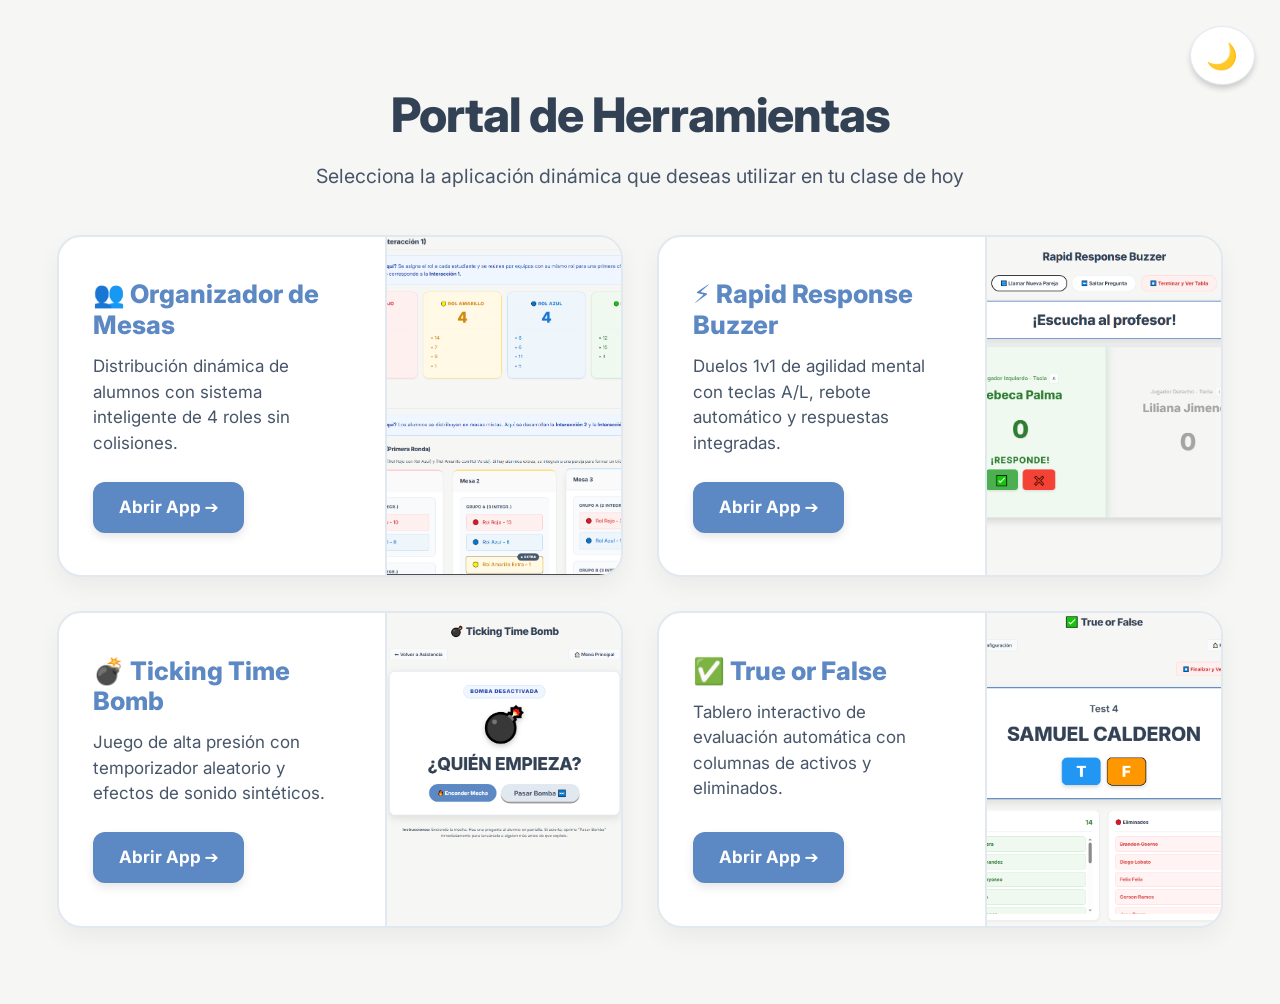
==== commit 98f04722: "Herramientas Extra" ====
--- a/index.html
+++ b/index.html
@@ -3,124 +3,139 @@
 <head>
     <meta charset="UTF-8">
     <meta name="viewport" content="width=device-width, initial-scale=1.0">
-    <title>Organizador Dinámico - Sistema de 4 Colores</title>
+    <title>Portal de Herramientas</title>
     <link rel="stylesheet" href="styles.css">
+    <style>
+        .menu-container { display: flex; flex-direction: column; align-items: center; justify-content: flex-start; min-height: 90vh; padding: 2rem 1rem; }
+        .menu-header { text-align: center; margin-bottom: 2.5rem; }
+        .menu-header h1 { font-size: 2.8rem; margin-bottom: 0.5rem; letter-spacing: -1px; }
+        .menu-header p { font-size: 1.15rem; color: var(--text-muted); }
+
+        /* Cuadrícula de Tarjetas Estilo Doble Columna */
+        .tools-grid { display: grid; grid-template-columns: repeat(auto-fit, minmax(480px, 1fr)); gap: 2rem; width: 100%; max-width: 1200px; }
+        
+        .tool-card { 
+            background: var(--card-bg); border-radius: 24px; border: 2px solid var(--border-color); 
+            box-shadow: 0 10px 25px rgba(0,0,0,0.05); display: flex; overflow: hidden; 
+            transition: transform 0.3s ease, box-shadow 0.3s ease, border-color 0.3s ease; 
+            text-decoration: none; color: var(--text-main); position: relative;
+        }
+        .tool-card:hover { transform: translateY(-6px); box-shadow: 0 20px 35px rgba(0,0,0,0.1); border-color: var(--primary); }
+
+        /* Lado Izquierdo: Texto y Botón */
+        .tool-info { flex: 1; padding: 2.5rem 2rem; display: flex; flex-direction: column; justify-content: space-between; }
+        .tool-title { font-size: 1.5rem; font-weight: 800; color: var(--primary); margin-bottom: 0.8rem; line-height: 1.2; }
+        .tool-desc { font-size: 1rem; color: var(--text-muted); line-height: 1.5; margin-bottom: 1.5rem; }
+        
+        .tool-btn { 
+            background-color: var(--primary); color: white; padding: 0.7rem 1.5rem; border-radius: 12px; 
+            font-weight: 700; text-align: center; display: inline-block; width: fit-content; text-decoration: none;
+            box-shadow: 0 4px 10px rgba(0,0,0,0.1); transition: background-color 0.2s, transform 0.1s;
+        }
+        .tool-btn:hover { background-color: var(--primary-hover); }
+        .tool-btn:active { transform: scale(0.96); }
+
+        /* Lado Derecho: Imagen / Captura de pantalla */
+        .tool-img-container { width: 42%; background: var(--input-bg); display: flex; align-items: center; justify-content: center; overflow: hidden; border-left: 2px solid var(--border-color); position: relative; }
+        .tool-img-container img { width: 100%; height: 100%; object-fit: cover; transition: transform 0.4s ease; }
+        .tool-card:hover .tool-img-container img { transform: scale(1.06); }
+
+        @media (max-width: 600px) {
+            .tools-grid { grid-template-columns: 1fr; }
+            .tool-card { flex-direction: column-reverse; }
+            .tool-img-container { width: 100%; height: 200px; border-left: none; border-bottom: 2px solid var(--border-color); }
+        }
+    </style>
 </head>
 <body>
-
-    <!-- Botón flotante para Modo Nocturno -->
     <button id="themeToggle" class="theme-toggle" title="Cambiar tema">🌙</button>
 
-    <!-- Ventana de Inicio de Sesión -->
-    <div id="loginOverlay">
-        <div class="login-card">
-            <h2>Acceso al Sistema</h2>
-            <p style="text-align: center; color: var(--text-muted); font-size: 0.9rem;">Introduce tus credenciales</p>
-            <div class="input-group">
-                <label for="loginUser">Usuario (Profesor / Admin)</label>
-                <input type="text" id="loginUser" autocomplete="off" placeholder="Usuario">
-            </div>
-            <div class="input-group">
-                <label for="loginPass">Contraseña</label>
-                <input type="password" id="loginPass" placeholder="••••••••">
-            </div>
-            <div id="loginError" class="login-error"></div>
-            <button id="btnLogin" style="width: 100%;">Entrar</button>
+    <div class="container menu-container">
+        <div class="menu-header">
+            <h1>Portal de Herramientas</h1>
+            <p>Selecciona la aplicación dinámica que deseas utilizar en tu clase de hoy</p>
+        </div>
+
+        <div class="tools-grid">
+            <!-- 1. Organizador de Mesas -->
+            <a href="organizador.html" class="tool-card">
+                <div class="tool-info">
+                    <div>
+                        <div class="tool-title">👥 Organizador de Mesas</div>
+                        <div class="tool-desc">Distribución dinámica de alumnos con sistema inteligente de 4 roles sin colisiones.</div>
+                    </div>
+                    <span class="tool-btn">Abrir App ➔</span>
+                </div>
+                <div class="tool-img-container">
+                    <!-- Cambia 'img/organizador.png' por la ruta de tu captura de pantalla -->
+                    <img src="img/Organizador Mesas.png" alt="Organizador de Mesas" onerror="this.src='data:image/svg+xml;charset=UTF-8,<svg xmlns=\'http://www.w3.org/2000/svg\' width=\'200\' height=\'200\'><rect width=\'100%\' height=\'100%\' fill=\'%23ddd\'/><text x=\'50%\' y=\'50%\' fill=\'rgba(0,0,0,0.4)\' font-size=\'14\' text-anchor=\'middle\' dy=\'.3em\'>Vista Previa</text></svg>'">
+                </div>
+            </a>
+
+            <!-- 2. Rapid Response Buzzer -->
+            <a href="buzzer.html" class="tool-card">
+                <div class="tool-info">
+                    <div>
+                        <div class="tool-title">⚡ Rapid Response Buzzer</div>
+                        <div class="tool-desc">Duelos 1v1 de agilidad mental con teclas A/L, rebote automático y respuestas integradas.</div>
+                    </div>
+                    <span class="tool-btn">Abrir App ➔</span>
+                </div>
+                <div class="tool-img-container">
+                    <img src="img/Buzzer.png" alt="Rapid Response Buzzer" onerror="this.src='data:image/svg+xml;charset=UTF-8,<svg xmlns=\'http://www.w3.org/2000/svg\' width=\'200\' height=\'200\'><rect width=\'100%\' height=\'100%\' fill=\'%23ddd\'/><text x=\'50%\' y=\'50%\' fill=\'rgba(0,0,0,0.4)\' font-size=\'14\' text-anchor=\'middle\' dy=\'.3em\'>Vista Previa</text></svg>'">
+                </div>
+            </a>
+
+            <!-- 3. Ticking Time Bomb -->
+            <a href="bomb.html" class="tool-card">
+                <div class="tool-info">
+                    <div>
+                        <div class="tool-title">💣 Ticking Time Bomb</div>
+                        <div class="tool-desc">Juego de alta presión con temporizador aleatorio y efectos de sonido sintéticos.</div>
+                    </div>
+                    <span class="tool-btn">Abrir App ➔</span>
+                </div>
+                <div class="tool-img-container">
+                    <img src="img/Bomb.png" alt="Ticking Time Bomb" onerror="this.src='data:image/svg+xml;charset=UTF-8,<svg xmlns=\'http://www.w3.org/2000/svg\' width=\'200\' height=\'200\'><rect width=\'100%\' height=\'100%\' fill=\'%23ddd\'/><text x=\'50%\' y=\'50%\' fill=\'rgba(0,0,0,0.4)\' font-size=\'14\' text-anchor=\'middle\' dy=\'.3em\'>Vista Previa</text></svg>'">
+                </div>
+            </a>
+
+            <!-- 4. True or False -->
+            <a href="true-false.html" class="tool-card">
+                <div class="tool-info">
+                    <div>
+                        <div class="tool-title">✅ True or False</div>
+                        <div class="tool-desc">Tablero interactivo de evaluación automática con columnas de activos y eliminados.</div>
+                    </div>
+                    <span class="tool-btn">Abrir App ➔</span>
+                </div>
+                <div class="tool-img-container">
+                    <img src="img/T o F.png" alt="True or False" onerror="this.src='data:image/svg+xml;charset=UTF-8,<svg xmlns=\'http://www.w3.org/2000/svg\' width=\'200\' height=\'200\'><rect width=\'100%\' height=\'100%\' fill=\'%23ddd\'/><text x=\'50%\' y=\'50%\' fill=\'rgba(0,0,0,0.4)\' font-size=\'14\' text-anchor=\'middle\' dy=\'.3em\'>Vista Previa</text></svg>'">
+                </div>
+            </a>
         </div>
     </div>
 
-    <div class="container" id="mainContainer">
-        <h1>Organizador de Grupos</h1>
-        <p class="subtitle">Sistema matemático de 4 roles sin colisiones</p>
-
-        <!-- Selector de Grupos -->
-        <div class="controls-card" id="controlsCardGrupo" style="background-color: var(--group-box-bg);">
-            <h3 style="margin: 0 0 0.5rem 0;">Módulo de Profesor: <span id="nombreProfeUI" style="color: var(--primary);"></span></h3>
-            <div class="input-group">
-                <label for="grupoSelect">Selecciona tu grupo a organizar:</label>
-                <select id="grupoSelect">
-                    <option value="">Cargando grupos...</option>
-                </select>
-            </div>
-        </div>
-
-        <!-- Panel de control de alumnos -->
-        <div class="controls-card" id="panelAlumnos" style="display: none;">
-            <h3 style="margin-bottom: 0.2rem;">1. Lista de Alumnos Presentes</h3>
-            
-            <!-- Panel normal para profesores -->
-            <div id="controlesProfesor" class="selector-row">
-                <select id="alumnoSelect">
-                    <option value="">Selecciona un alumno...</option>
-                </select>
-                <button id="btnAgregarAlumno">Añadir</button>
-                <button id="btnAgregarTodos" class="btn-secondary">Añadir Todos (Aleatorio)</button>
-            </div>
-
-            <!-- Panel especial simplificado para Admin -->
-            <div id="controlesAdmin" class="selector-row" style="display: none; align-items: flex-end;">
-                <div class="input-group" style="flex: 1; max-width: 250px;">
-                    <label for="adminInputNum">Cantidad total de alumnos:</label>
-                    <input type="number" id="adminInputNum" min="4" placeholder="Ej. 12" style="width: 100%;">
-                </div>
-                <button id="btnGenerarAdmin">Generar Alumnos</button>
-            </div>
-            
-            <div class="chips-container" id="alumnosSeleccionadosContenedor"></div>
-
-            <div class="action-row">
-                <div>Total seleccionados: <strong id="contadorAlumnos">0</strong> (Mínimo 4)</div>
-                <button id="btnCalcular" disabled>Confirmar y Calcular Mesas</button>
-            </div>
-        </div>
-
-        <!-- Secciones de resultados -->
-        <div id="sectionPreTask" class="section-container">
-            <h2>2. Pre-Task (Interacción 1)</h2>
-            <div class="info-box">
-                <strong>¿Qué hacemos aquí?</strong> Se asigna el rol a cada estudiante y se reúnen por equipos con su mismo rol para una primera charla de preparación. Esto corresponde a la <strong>Interacción 1</strong>.
-            </div>
-            <div class="grid-stats">
-                <div class="stat-card color-R"><div class="stat-label">🔴 Rol Rojo</div><div class="stat-number" id="countR">0</div><div class="names-list" id="namesListR"></div></div>
-                <div class="stat-card color-A"><div class="stat-label">🟡 Rol Amarillo</div><div class="stat-number" id="countA">0</div><div class="names-list" id="namesListA"></div></div>
-                <div class="stat-card color-Z"><div class="stat-label">🔵 Rol Azul</div><div class="stat-number" id="countZ">0</div><div class="names-list" id="namesListZ"></div></div>
-                <div class="stat-card color-V"><div class="stat-label">🟢 Rol Verde</div><div class="stat-number" id="countV">0</div><div class="names-list" id="namesListV"></div></div>
-            </div>
-        </div>
-
-        <div id="sectionSimulation" class="section-container">
-            <h2>3. Simulation</h2>
-            <div class="info-box">
-                <strong>¿Qué hacemos aquí?</strong> Los alumnos se distribuyen en mesas mixtas. Aquí se desarrollan la <strong>Interacción 2</strong> y la <strong>Interacción 3</strong>.
-            </div>
-            <div class="simulation-block" id="blockInteraccion2">
-                <div class="sub-section-title">🔄 Interacción 2 (Primera Ronda)</div>
-                <p style="font-size: 0.88rem; color: var(--text-muted); margin-bottom: 1rem;">Hablan en parejas base: (Rol Rojo con Rol Azul) y (Rol Amarillo con Rol Verde). Si hay alumnos extras, se integran a una pareja para formar un trío equilibrado.</p>
-                <div id="mesasInteraccion2" class="grid-tables"></div>
-                <button id="btnInteraccion3">Avanzar a Interacción 3 🔄</button>
-            </div>
-            <div class="simulation-block" id="blockInteraccion3" style="display: none; border-top: 2px dashed var(--border-color); padding-top: 1.5rem;">
-                <div class="sub-section-title">🔄 Interacción 3 (Segunda Ronda / Rotación)</div>
-                <p style="font-size: 0.88rem; color: var(--text-muted); margin-bottom: 1rem;">¡Cambio de mesa y de parejas! Ahora se emparejan (Rol Rojo con Rol Amarillo) y (Rol Azul con Rol Verde). Los alumnos extra se mueven a una nueva mesa para conversar con personas distintas sin repetir con su propio rol.</p>
-                <div id="mesasInteraccion3" class="grid-tables"></div>
-            </div>
-        </div>
-
-        <div id="sectionPostTask" class="section-container">
-            <h2>4. Post-Task (Interacción 4)</h2>
-            <div class="info-box">
-                <strong>¿Qué hacemos aquí?</strong> Todos regresan con sus equipos originales de color y rol para poner en común y cerrar la actividad. <strong>Interacción 4</strong>.
-            </div>
-            <div class="grid-stats">
-                <div class="stat-card color-R"><div class="stat-label">🔴 Rol Rojo</div><div class="stat-number" id="postCountR">0</div><div class="names-list" id="postNamesListR"></div></div>
-                <div class="stat-card color-A"><div class="stat-label">🟡 Rol Amarillo</div><div class="stat-number" id="postCountA">0</div><div class="names-list" id="postNamesListA"></div></div>
-                <div class="stat-card color-Z"><div class="stat-label">🔵 Rol Azul</div><div class="stat-number" id="postCountZ">0</div><div class="names-list" id="postNamesListZ"></div></div>
-                <div class="stat-card color-V"><div class="stat-label">🟢 Rol Verde</div><div class="stat-number" id="postCountV">0</div><div class="names-list" id="postNamesListV"></div></div>
-            </div>
-        </div>
-    </div>
-
-    <script src="datos.js"></script>
-    <script src="app.js"></script>
+    <script>
+        const themeToggle = document.getElementById('themeToggle');
+        const body = document.body;
+        
+        if (localStorage.getItem('theme') === 'dark') { 
+            body.setAttribute('data-theme', 'dark'); 
+            themeToggle.textContent = '☀️'; 
+        }
+        
+        themeToggle.addEventListener('click', () => {
+            if (body.getAttribute('data-theme') === 'dark') { 
+                body.removeAttribute('data-theme'); 
+                localStorage.setItem('theme', 'light'); 
+                themeToggle.textContent = '🌙'; 
+            } else { 
+                body.setAttribute('data-theme', 'dark'); 
+                localStorage.setItem('theme', 'dark'); 
+                themeToggle.textContent = '☀️'; 
+            }
+        });
+    </script>
 </body>
 </html>
--- a/styles.css
+++ b/styles.css
@@ -84,6 +84,15 @@
 }
 .theme-toggle:hover { transform: scale(1.1) rotate(15deg); border-color: var(--primary); }
 
+/* Botón Flotante de Cerrar Sesión */
+.logout-btn {
+    position: fixed; top: 1.5rem; left: 1.5rem; background: var(--card-bg); color: var(--text-main);
+    border: 1px solid var(--border-color); border-radius: 999px; padding: 0.6rem 1.2rem;
+    font-size: 0.95rem; font-weight: 600; cursor: pointer; z-index: 10000; display: flex; align-items: center;
+    gap: 0.5rem; box-shadow: 0 4px 6px -1px rgba(0, 0, 0, 0.2); transition: all 0.3s cubic-bezier(0.4, 0, 0.2, 1);
+}
+.logout-btn:hover { transform: scale(1.05); border-color: var(--primary); }
+
 /* Pantalla de Inicio de Sesión */
 #loginOverlay {
     position: fixed; top: 0; left: 0; width: 100%; height: 100%;
